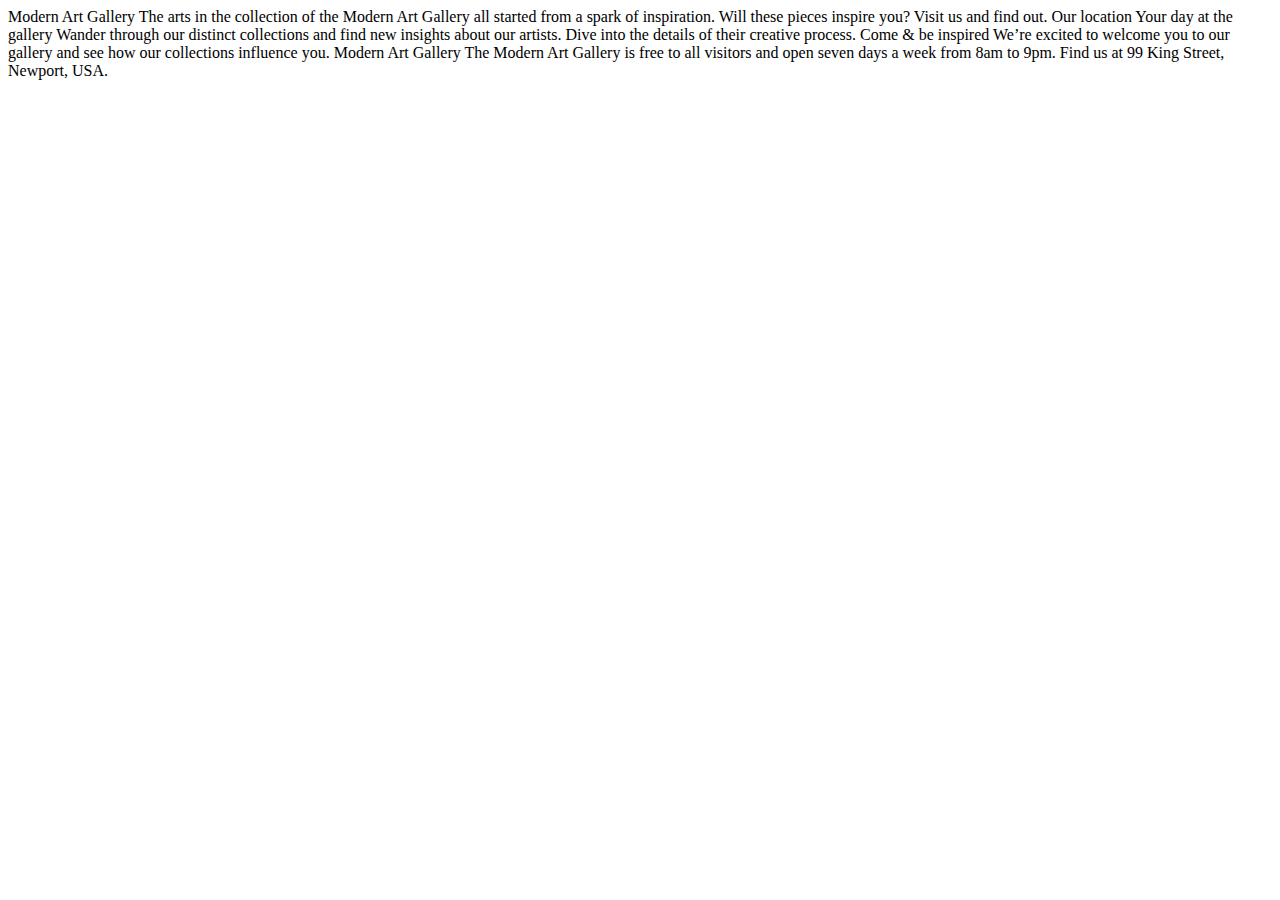
==== index.html @ c717d1bc "initial" ====
<!DOCTYPE html>
<html lang="en">
<head>
  <meta charset="UTF-8">
  <meta name="viewport" content="width=device-width, initial-scale=1.0">

  <link rel="icon" type="image/png" sizes="32x32" href="./assets/favicon-32x32.png">
  
  <title>Frontend Mentor | Art gallery website</title>
</head>
<body>

  Modern Art Gallery

  The arts in the collection of the Modern Art Gallery all started 
  from a spark of inspiration. Will these pieces inspire you? Visit 
  us and find out.

  Our location

  Your day at the gallery

  Wander through our distinct collections and find new insights about 
  our artists. Dive into the details of their creative process.

  Come &amp; be inspired

  We’re excited to welcome you to our gallery and see how our collections 
  influence you.

  Modern Art Gallery

  The Modern Art Gallery is free to all visitors and open seven days a week 
  from 8am to 9pm. Find us at 99 King Street, Newport, USA.
</body>
</html>
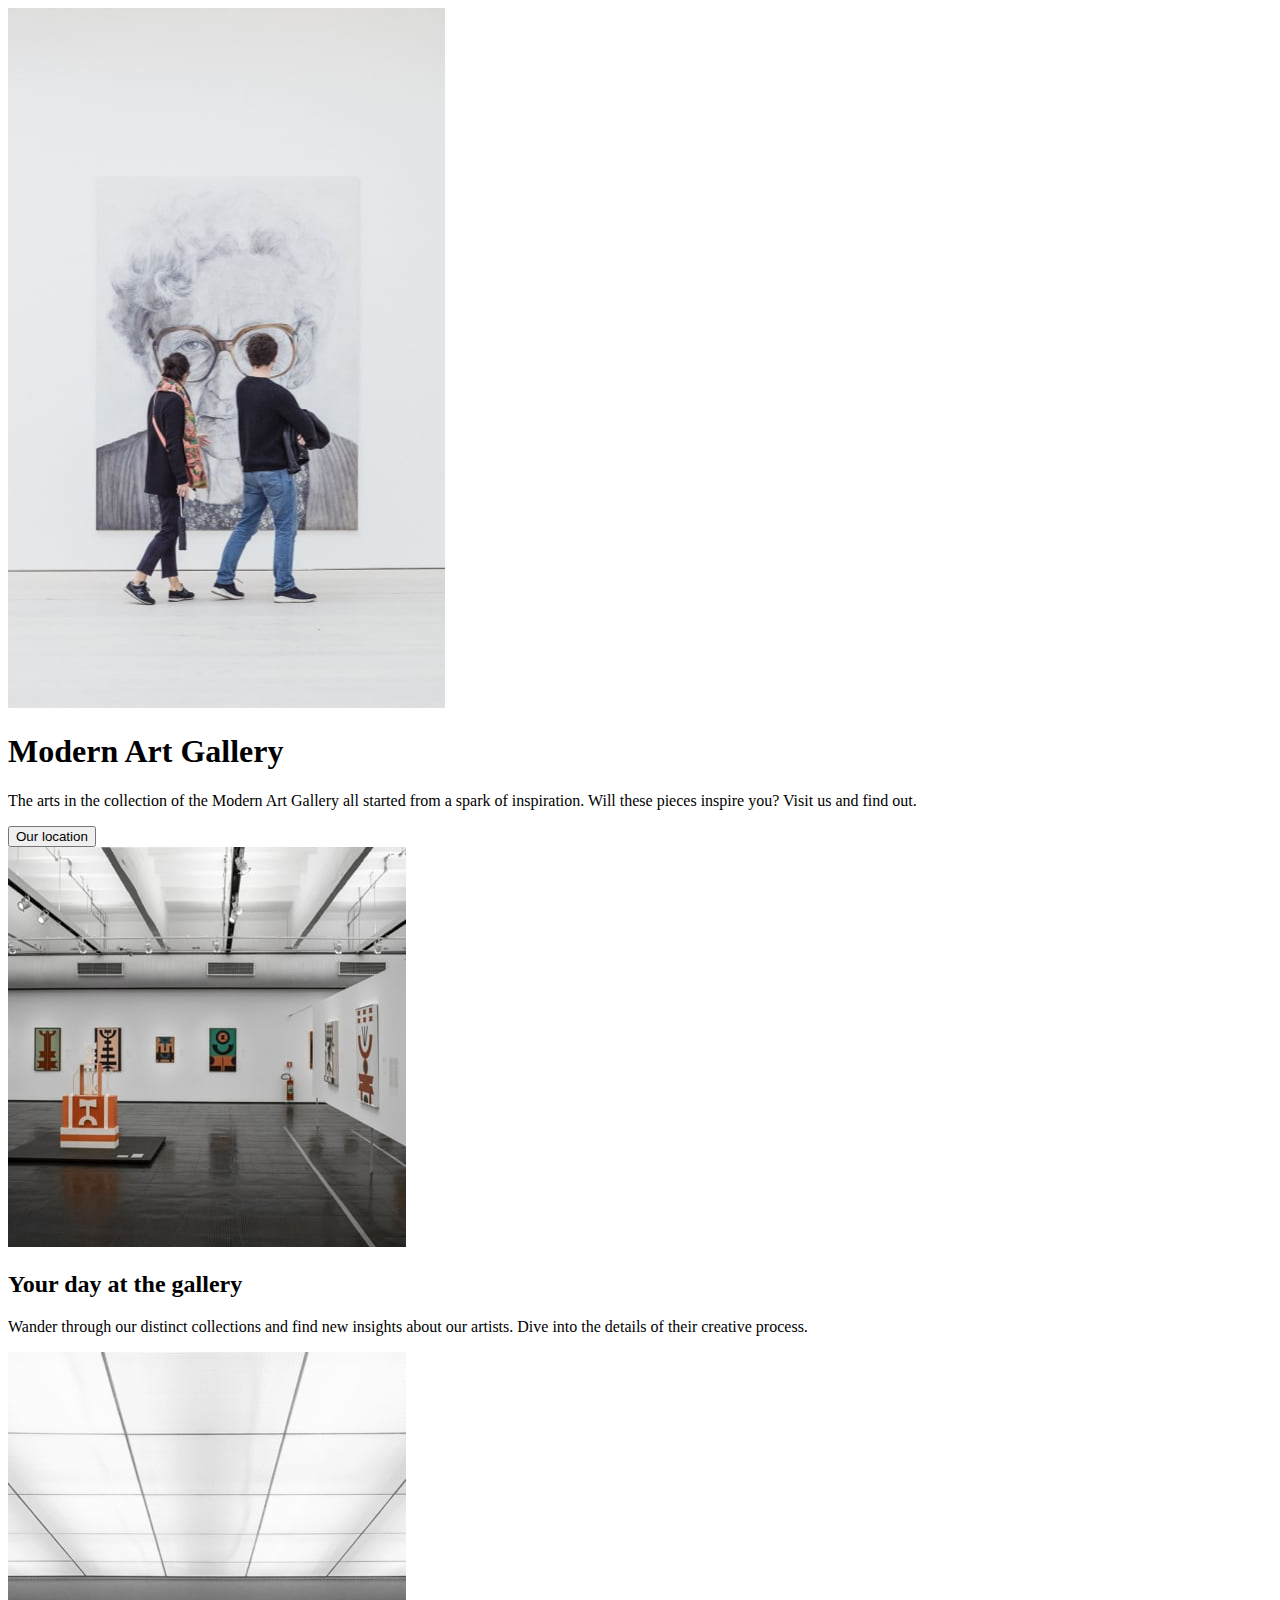
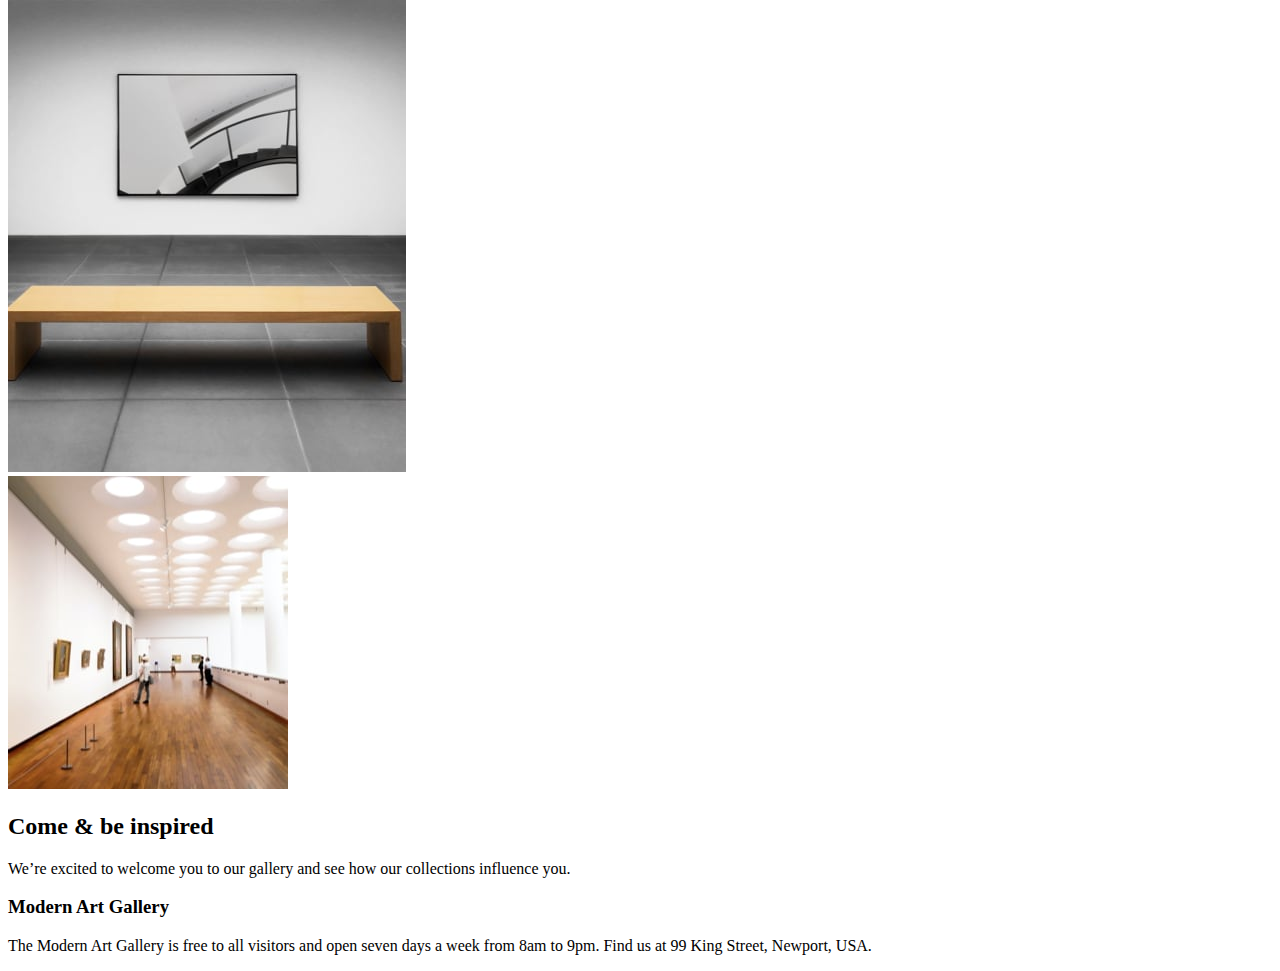
==== commit 895ee99d: "html" ====
--- a/index.html
+++ b/index.html
@@ -1,16 +1,98 @@
 <!DOCTYPE html>
 <html lang="en">
-<head>
-  <meta charset="UTF-8">
-  <meta name="viewport" content="width=device-width, initial-scale=1.0">
+  <head>
+    <meta charset="UTF-8" />
+    <meta name="viewport" content="width=device-width, initial-scale=1.0" />
 
-  <link rel="icon" type="image/png" sizes="32x32" href="./assets/favicon-32x32.png">
-  
-  <title>Frontend Mentor | Art gallery website</title>
-</head>
-<body>
+    <link rel="icon" type="image/png" sizes="32x32" href="./assets/favicon-32x32.png" />
+    <link rel="stylesheet" href="styles.css" />
 
-  Modern Art Gallery
+    <title>Frontend Mentor | Art gallery website</title>
+  </head>
+  <body>
+    <header>
+      <div class="hero-image">
+        <picture>
+          <source media="(min-width: 1440px)" srcset="./assets/desktop/image-hero.jpg" />
+          <source media="(min-width: 768px)" srcset="./assets/tablet/image-hero.jpg" />
+          <source media="(min-width: 375px)" srcset="./assets/mobile/image-hero.jpg" />
+          <img src="./assets/mobile/image-hero.jpg" alt="hero image" />
+        </picture>
+      </div>
+      <div class="content">
+        <h1>Modern Art Gallery</h1>
+        <p>
+          The arts in the collection of the Modern Art Gallery all started from a spark of inspiration. Will these
+          pieces inspire you? Visit us and find out.
+        </p>
+        <button class="btn">Our location</button>
+      </div>
+    </header>
+
+    <main>
+      <div class="container">
+        <div class="grid">
+          <div class="grid-item">
+            <div class="image">
+              <picture>
+                <source media="(min-width: 1440px)" srcset="./assets/desktop/image-grid-1.jpg" />
+                <source media="(min-width: 768px)" srcset="./assets/tablet/image-grid-1.jpg" />
+                <source media="(min-width: 375px)" srcset="./assets/mobile/image-grid-1.jpg" />
+                <img src="./assets/mobile/image-grid-1.jpg" alt="image" />
+              </picture>
+            </div>
+          </div>
+          <div class="grid-item">
+            <h2>Your day at the gallery</h2>
+            <p>
+              Wander through our distinct collections and find new insights about our artists. Dive into the details of
+              their creative process.
+            </p>
+          </div>
+          <div class="grid-item">
+            <div class="image">
+              <picture>
+                <source media="(min-width: 1440px)" srcset="./assets/desktop/image-grid-2.jpg" />
+                <source media="(min-width: 768px)" srcset="./assets/tablet/image-grid-2.jpg" />
+                <source media="(min-width: 375px)" srcset="./assets/mobile/image-grid-2.jpg" />
+                <img src="./assets/mobile/image-grid-2.jpg" alt="image" />
+              </picture>
+            </div>
+          </div>
+          <div class="grid-item">
+            <div class="image">
+              <picture>
+                <source media="(min-width: 1440px)" srcset="./assets/desktop/image-grid-3.jpg" />
+                <source media="(min-width: 768px)" srcset="./assets/tablet/image-grid-3.jpg" />
+                <source media="(min-width: 375px)" srcset="./assets/mobile/image-grid-3.jpg" />
+                <img src="./assets/mobile/image-grid-3.jpg" alt="image" />
+              </picture>
+            </div>
+          </div>
+          <div class="grid-item">
+            <h2>Come &amp; be inspired</h2>
+            <p>We’re excited to welcome you to our gallery and see how our collections influence you.</p>
+          </div>
+        </div>
+      </div>
+    </main>
+
+    <footer>
+      <div class="container">
+        <h3>Modern Art Gallery</h3>
+        <p>
+          The Modern Art Gallery is free to all visitors and open seven days a week from 8am to 9pm. Find us at 99 King
+          Street, Newport, USA.
+        </p>
+        <div class="socials">
+          <div class="facebook"></div>
+          <div class="instagram"></div>
+          <div class="twitter"></div>
+        </div>
+      </div>
+    </footer>
+
+    <!-- Modern Art Gallery
 
   The arts in the collection of the Modern Art Gallery all started 
   from a spark of inspiration. Will these pieces inspire you? Visit 
@@ -31,6 +113,6 @@
   Modern Art Gallery
 
   The Modern Art Gallery is free to all visitors and open seven days a week 
-  from 8am to 9pm. Find us at 99 King Street, Newport, USA.
-</body>
-</html>+  from 8am to 9pm. Find us at 99 King Street, Newport, USA. -->
+  </body>
+</html>
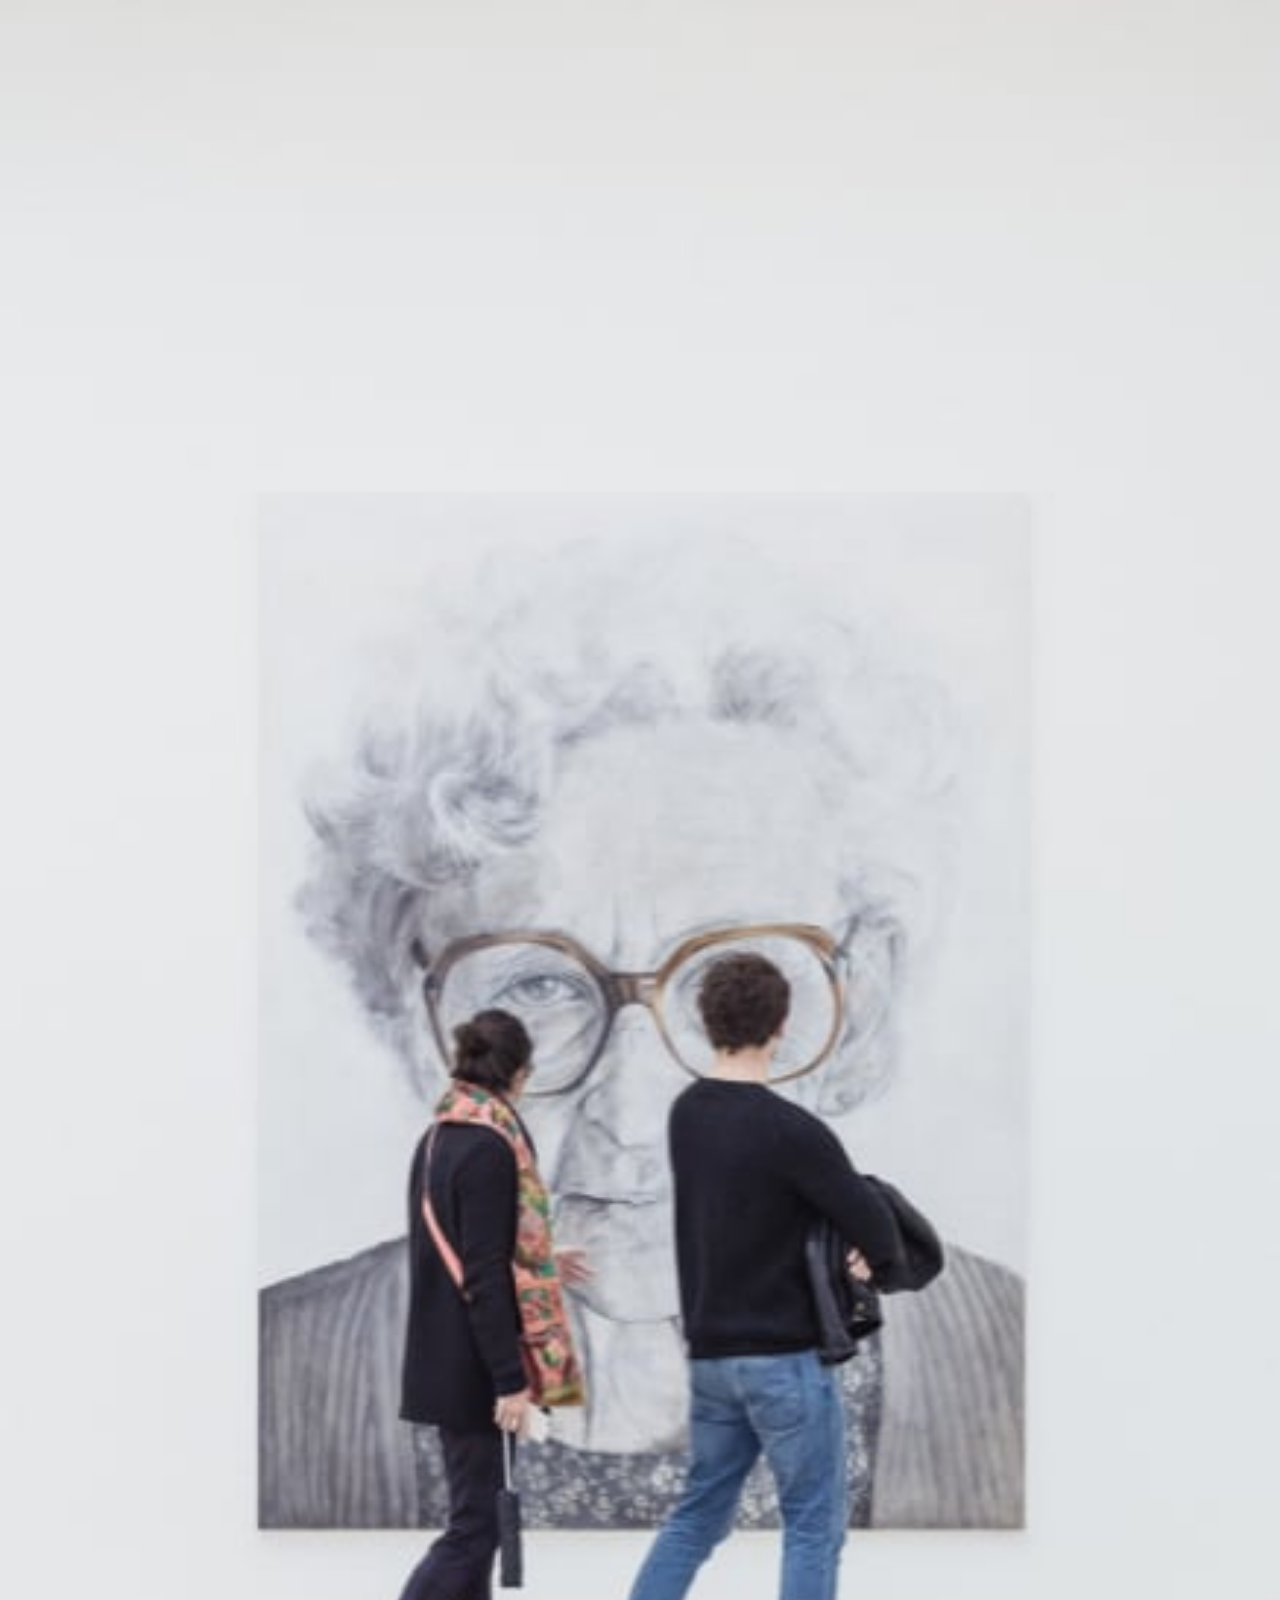
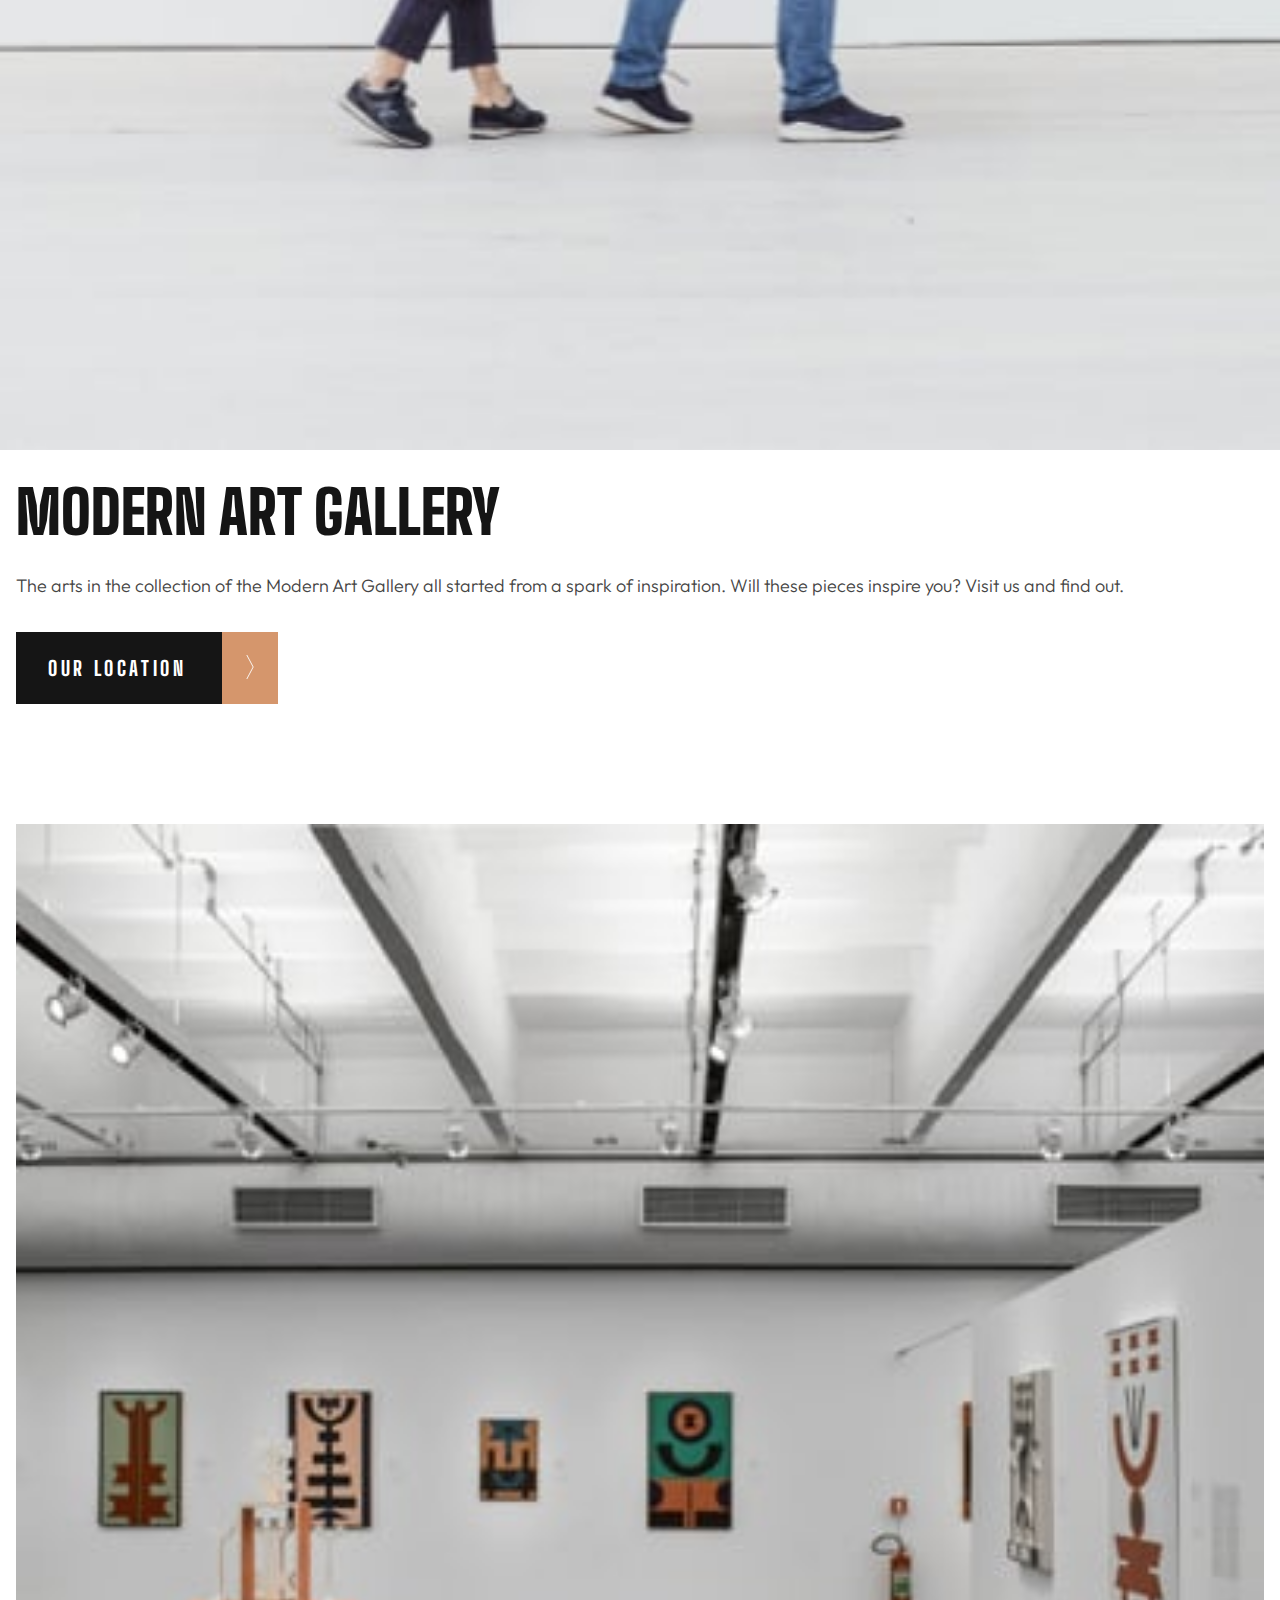
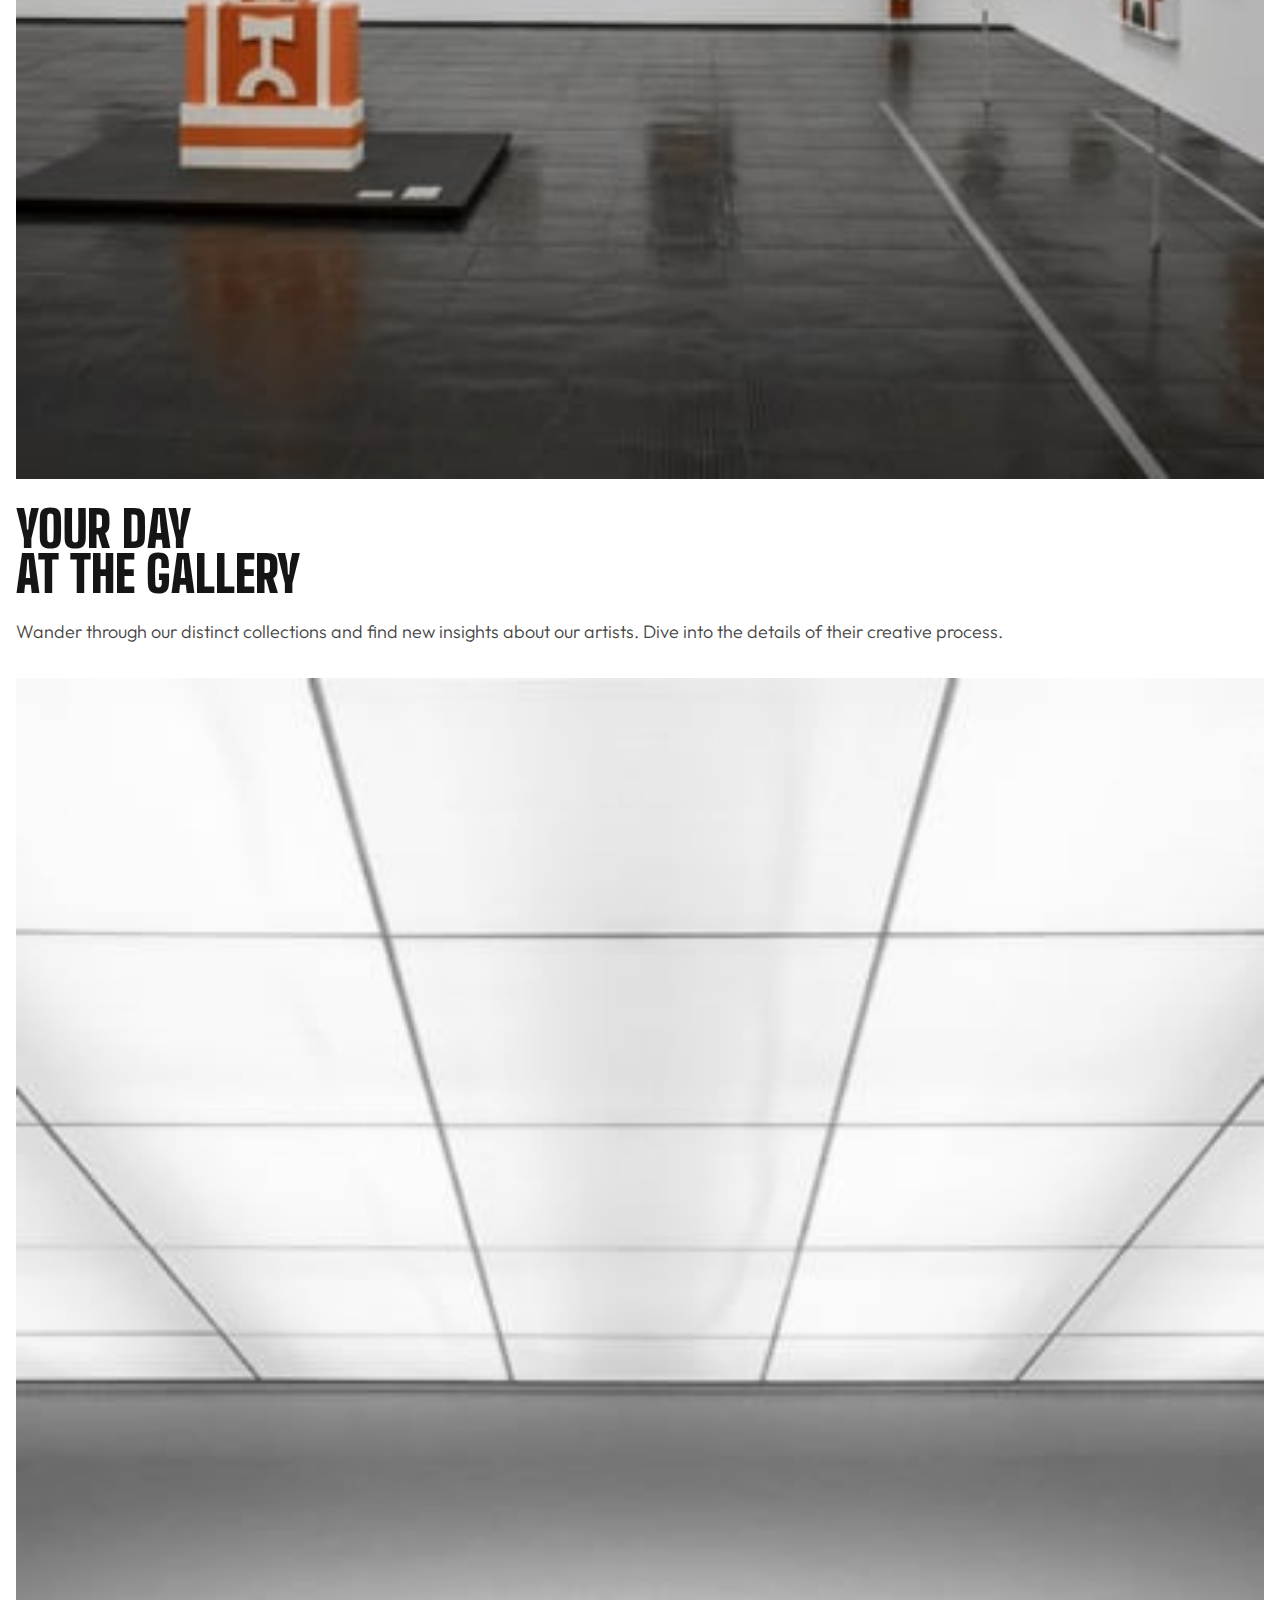
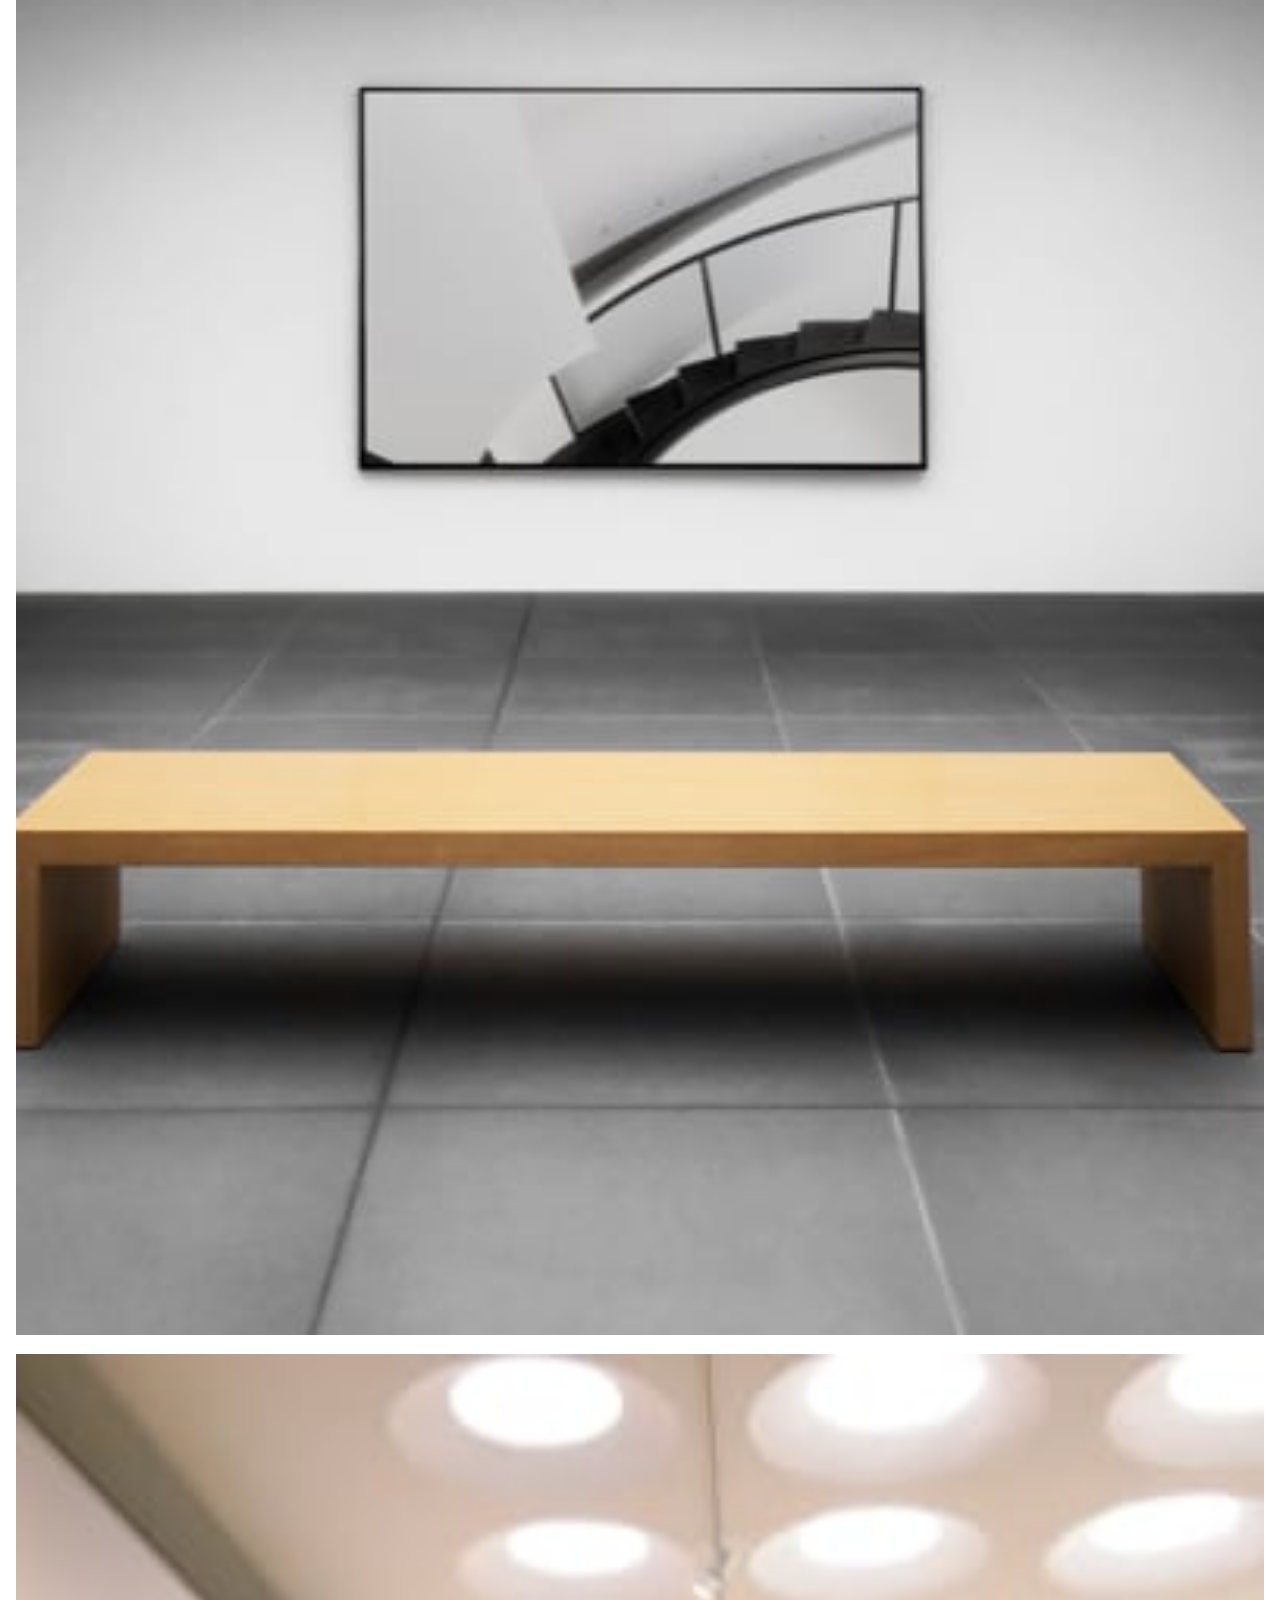
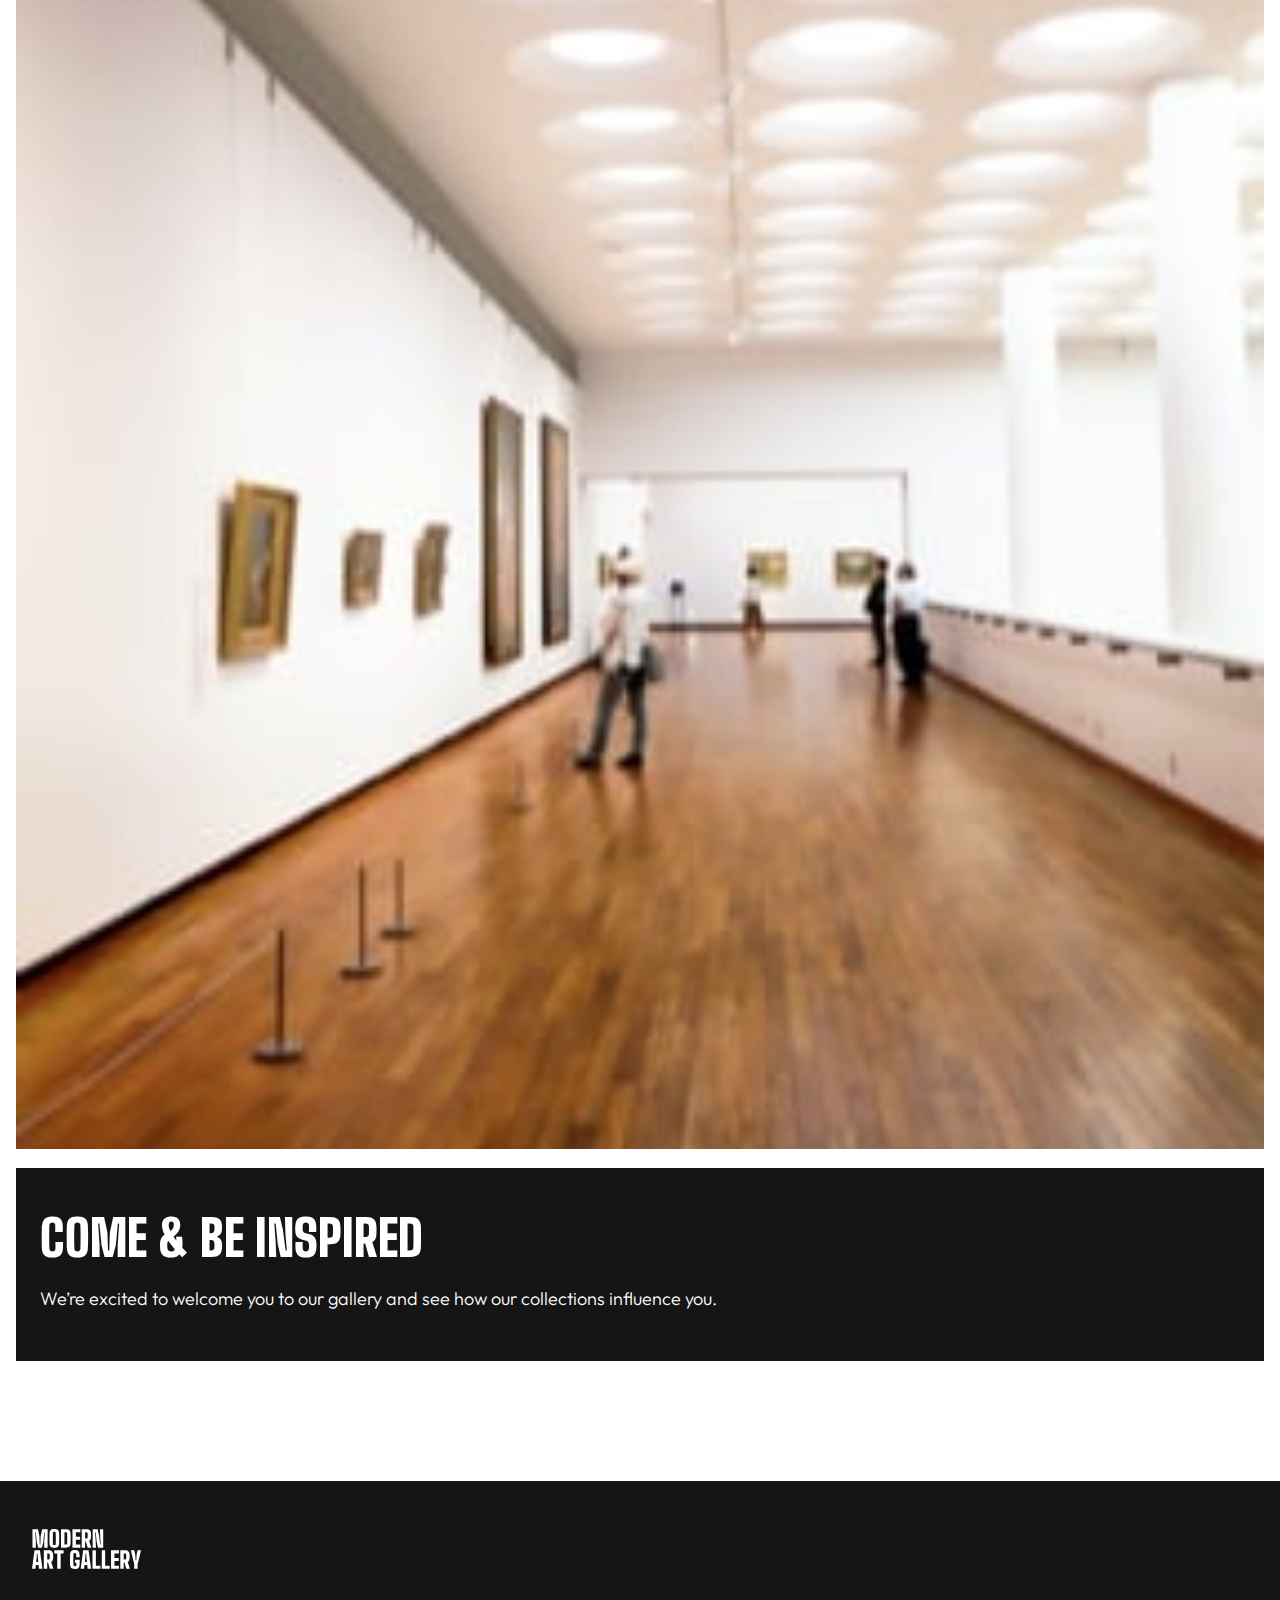
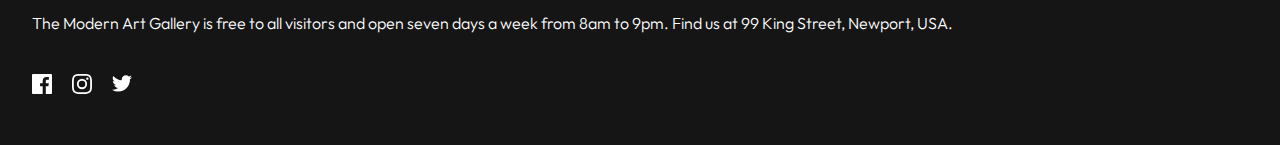
==== commit 92a826b7: "mobile css" ====
--- a/index.html
+++ b/index.html
@@ -25,14 +25,17 @@
           The arts in the collection of the Modern Art Gallery all started from a spark of inspiration. Will these
           pieces inspire you? Visit us and find out.
         </p>
-        <button class="btn">Our location</button>
+        <button class="btn">
+          <span class="text"> Our location </span>
+          <span class="arrow"><img src="./assets/icon-arrow-right.svg" alt="arrow right" /></span>
+        </button>
       </div>
     </header>
 
     <main>
       <div class="container">
-        <div class="grid">
-          <div class="grid-item">
+        <div class="grid-1">
+          <div class="grid-item item-1">
             <div class="image">
               <picture>
                 <source media="(min-width: 1440px)" srcset="./assets/desktop/image-grid-1.jpg" />
@@ -42,14 +45,20 @@
               </picture>
             </div>
           </div>
-          <div class="grid-item">
-            <h2>Your day at the gallery</h2>
+          <div class="grid-item item-2">
+            <h2>
+              Your day <br />
+              at the gallery
+            </h2>
             <p>
               Wander through our distinct collections and find new insights about our artists. Dive into the details of
               their creative process.
             </p>
           </div>
-          <div class="grid-item">
+        </div>
+
+        <div class="grid-2">
+          <div class="grid-item item-1">
             <div class="image">
               <picture>
                 <source media="(min-width: 1440px)" srcset="./assets/desktop/image-grid-2.jpg" />
@@ -59,7 +68,7 @@
               </picture>
             </div>
           </div>
-          <div class="grid-item">
+          <div class="grid-item item-2">
             <div class="image">
               <picture>
                 <source media="(min-width: 1440px)" srcset="./assets/desktop/image-grid-3.jpg" />
@@ -69,7 +78,7 @@
               </picture>
             </div>
           </div>
-          <div class="grid-item">
+          <div class="grid-item item-3">
             <h2>Come &amp; be inspired</h2>
             <p>We’re excited to welcome you to our gallery and see how our collections influence you.</p>
           </div>
@@ -78,17 +87,15 @@
     </main>
 
     <footer>
-      <div class="container">
-        <h3>Modern Art Gallery</h3>
-        <p>
-          The Modern Art Gallery is free to all visitors and open seven days a week from 8am to 9pm. Find us at 99 King
-          Street, Newport, USA.
-        </p>
-        <div class="socials">
-          <div class="facebook"></div>
-          <div class="instagram"></div>
-          <div class="twitter"></div>
-        </div>
+      <div class="logo"><img src="./assets/logo-light.svg" alt="logo" /></div>
+      <p>
+        The Modern Art Gallery is free to all visitors and open seven days a week from 8am to 9pm. Find us at 99 King
+        Street, Newport, USA.
+      </p>
+      <div class="socials">
+        <div class="facebook"><img src="./assets/icon-facebook.svg" alt="facebook" /></div>
+        <div class="instagram"><img src="./assets/icon-instagram.svg" alt="instagram" /></div>
+        <div class="twitter"><img src="./assets/icon-twitter.svg" alt="twitter" /></div>
       </div>
     </footer>
 
--- a/styles.css
+++ b/styles.css
@@ -0,0 +1,161 @@
+@import url('https://fonts.googleapis.com/css2?family=Big+Shoulders+Display:wght@800;900&family=Outfit:wght@300&display=swap');
+
+:root {
+  --gold: #d5966c;
+  --almost-black: #151515;
+  --dark-grey: #444444;
+  --white: #ffffff;
+}
+
+* {
+  margin: 0;
+  padding: 0;
+  box-sizing: border-box;
+}
+
+html {
+  font-size: 10px;
+}
+
+body {
+  font-family: 'Outfit', sans-serif;
+  font-weight: 300;
+}
+
+h1,
+h2,
+button {
+  font-family: 'Big Shoulders Display', cursive;
+  text-transform: uppercase;
+}
+
+p {
+  font-weight: 300;
+  font-size: 1.8rem;
+  line-height: 2.8rem;
+  color: var(--dark-grey);
+}
+
+img {
+  width: 100%;
+}
+
+.container {
+  margin: 0 auto;
+  padding: 0 1.6rem;
+}
+
+.btn {
+  color: var(--white);
+  display: flex;
+  justify-content: space-between;
+  align-items: center;
+  border: none;
+  background-color: transparent;
+  height: 7.2rem;
+  overflow: hidden;
+}
+
+.btn .text {
+  padding: 2.4rem 3.5rem 2.4rem 3.2rem;
+  font-weight: 800;
+  font-size: 2rem;
+  line-height: 2.4rem;
+  letter-spacing: 3.63636px;
+  background-color: var(--almost-black);
+}
+
+.btn .arrow {
+  padding: 2.4rem;
+  background-color: var(--gold);
+}
+
+.btn .arrow img {
+  width: 0.8rem;
+  height: 2.4rem;
+}
+
+header .content {
+  margin-top: 3.2rem;
+  padding: 0 1.6rem;
+}
+
+header .content h1 {
+  font-weight: 900;
+  font-size: 6rem;
+  line-height: 5.5rem;
+  color: var(--almost-black);
+}
+
+header .content p {
+  margin: 3.2rem 0;
+}
+
+main {
+  margin-top: 12rem;
+}
+
+main h2 {
+  font-weight: 900;
+  font-size: 5rem;
+  line-height: 4.5rem;
+}
+
+main .grid-1 {
+  display: grid;
+  grid-template-columns: 1fr;
+  gap: 2.5rem;
+}
+
+main .grid-1 h2 {
+  color: var(--almost-black);
+}
+
+main .grid-1 p {
+  margin-top: 2.1rem;
+}
+
+main .grid-2 {
+  display: grid;
+  grid-template-columns: 1fr;
+  gap: 1.6rem;
+  margin-top: 3.2rem;
+}
+
+main .grid-2 .grid-item.item-3 {
+  background-color: var(--almost-black);
+  padding: 4.8rem 2.4rem;
+}
+
+main .grid-2 h2 {
+  color: var(--white);
+}
+
+main .grid-2 p {
+  margin-top: 2.4rem;
+  color: var(--white);
+}
+
+footer {
+  background-color: var(--almost-black);
+  padding: 4.8rem 3.2rem;
+  margin-top: 12rem;
+}
+
+footer .logo {
+  width: 11rem;
+}
+
+footer p {
+  font-size: 1.6rem;
+  line-height: 2.6rem;
+  color: var(--white);
+  margin: 3.8rem 0;
+}
+
+footer .socials {
+  width: 10rem;
+  display: flex;
+  justify-content: space-between;
+  align-items: center;
+}
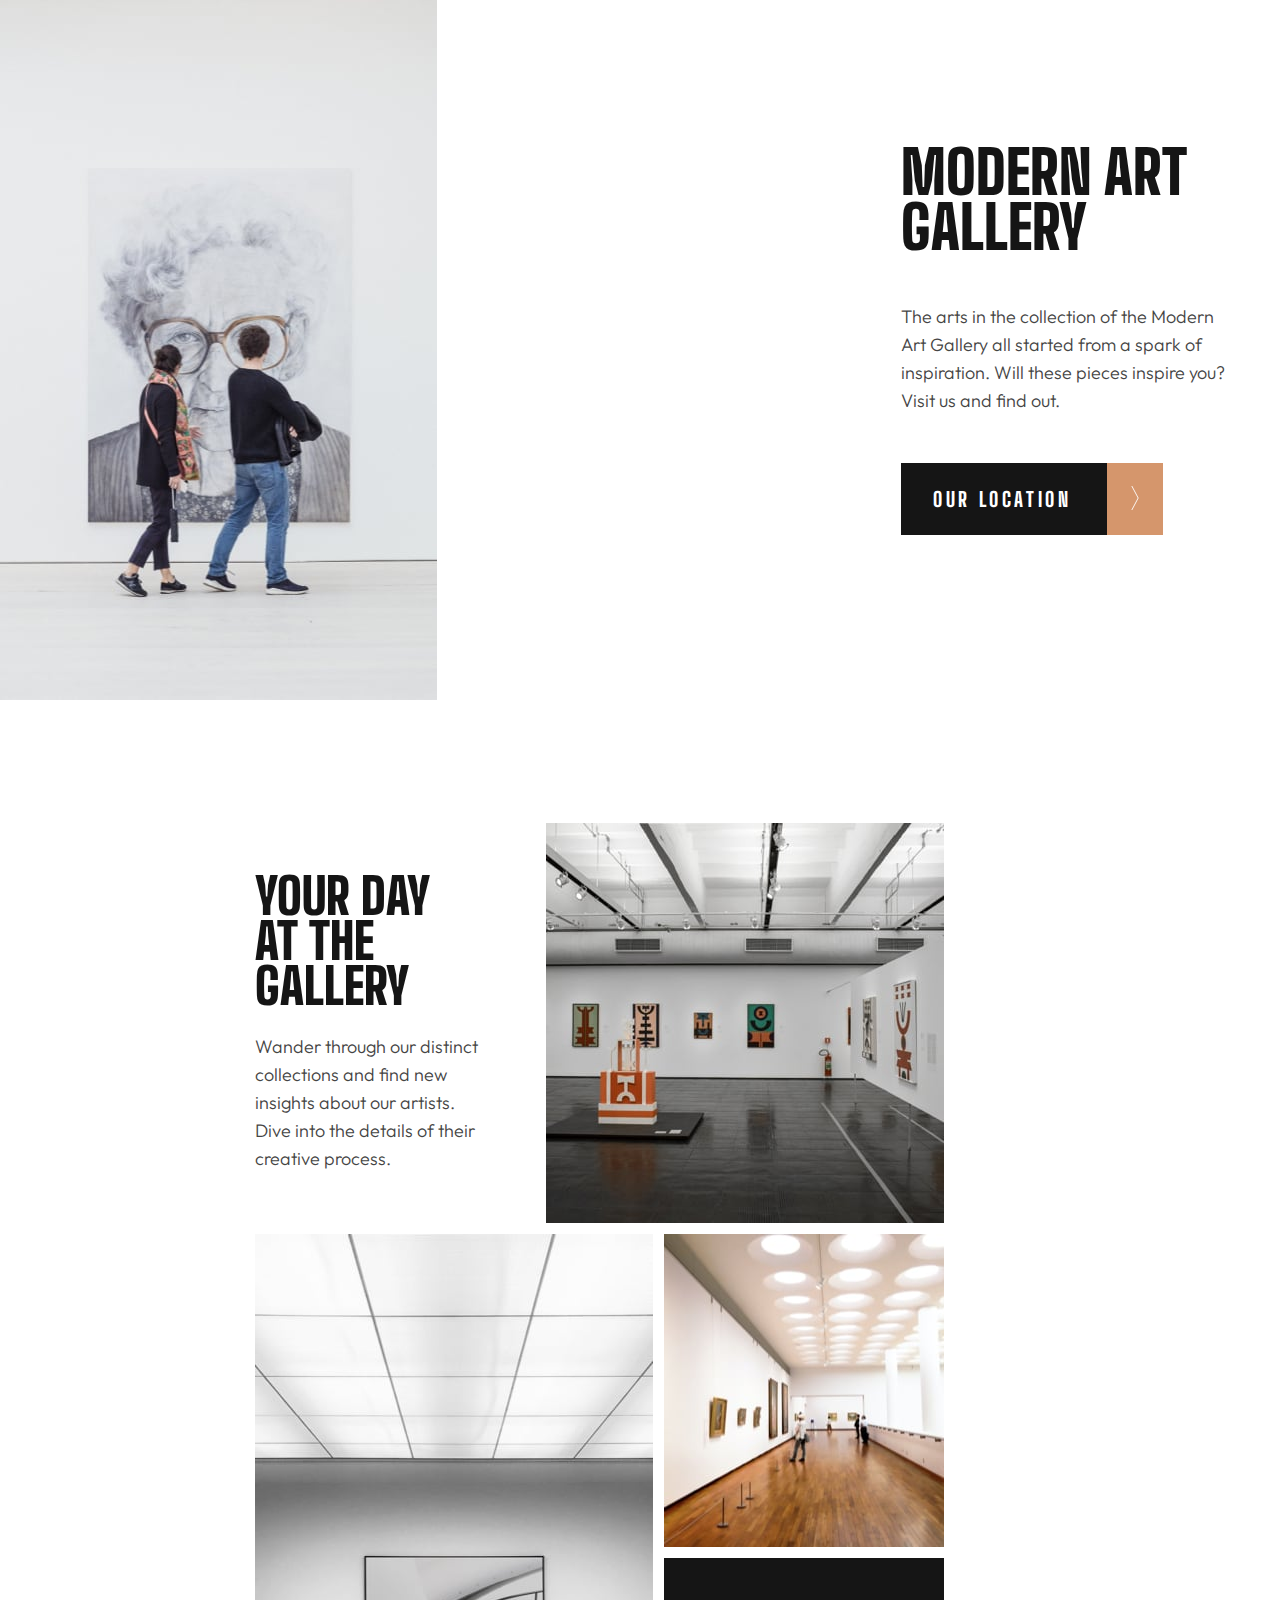
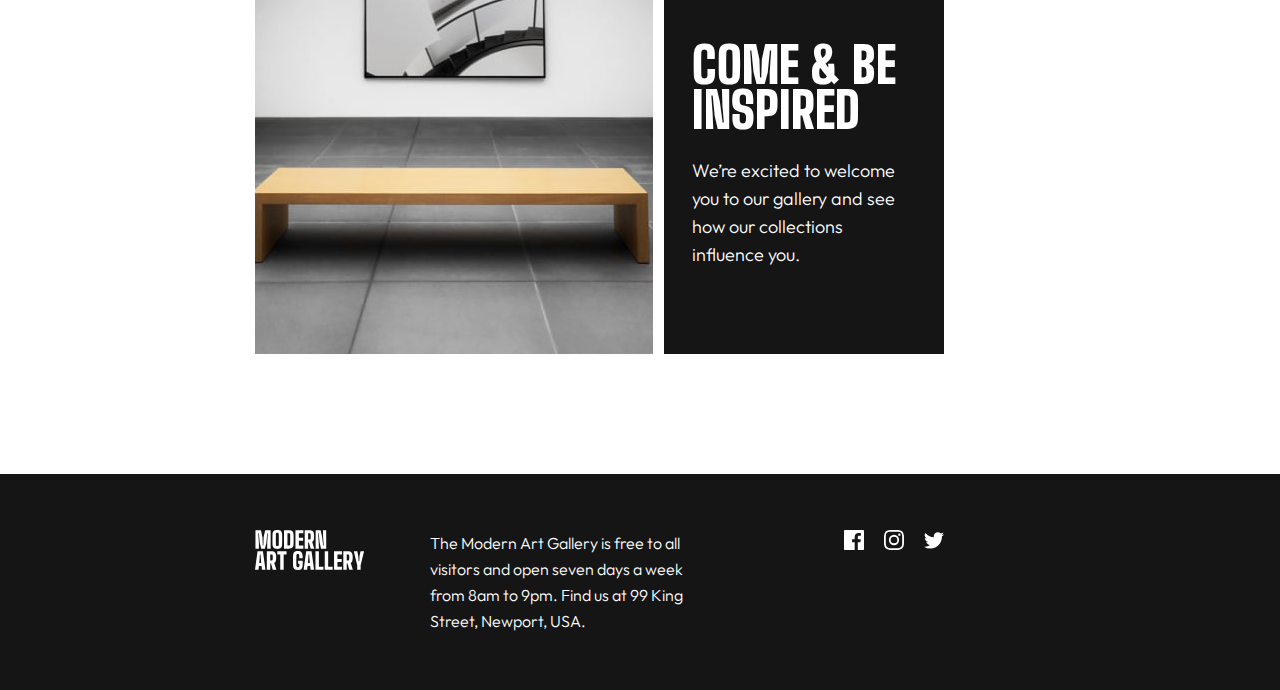
==== commit 2b8ab57a: "desktop header css" ====
--- a/index.html
+++ b/index.html
@@ -11,6 +11,7 @@
   </head>
   <body>
     <header>
+      <div class="black-bg"></div>
       <div class="hero-image">
         <picture>
           <source media="(min-width: 1440px)" srcset="./assets/desktop/image-hero.jpg" />
@@ -20,7 +21,10 @@
         </picture>
       </div>
       <div class="content">
-        <h1>Modern Art Gallery</h1>
+        <h1 custom-attribute="Modern Art Gallery">
+          Modern <br />
+          Art Gallery
+        </h1>
         <p>
           The arts in the collection of the Modern Art Gallery all started from a spark of inspiration. Will these
           pieces inspire you? Visit us and find out.
@@ -87,15 +91,17 @@
     </main>
 
     <footer>
-      <div class="logo"><img src="./assets/logo-light.svg" alt="logo" /></div>
-      <p>
-        The Modern Art Gallery is free to all visitors and open seven days a week from 8am to 9pm. Find us at 99 King
-        Street, Newport, USA.
-      </p>
-      <div class="socials">
-        <div class="facebook"><img src="./assets/icon-facebook.svg" alt="facebook" /></div>
-        <div class="instagram"><img src="./assets/icon-instagram.svg" alt="instagram" /></div>
-        <div class="twitter"><img src="./assets/icon-twitter.svg" alt="twitter" /></div>
+      <div class="container">
+        <div class="logo"><img src="./assets/logo-light.svg" alt="logo" /></div>
+        <p>
+          The Modern Art Gallery is free to all visitors and open seven days a week from 8am to 9pm. Find us at 99 King
+          Street, Newport, USA.
+        </p>
+        <div class="socials">
+          <div class="facebook"><img src="./assets/icon-facebook.svg" alt="facebook" /></div>
+          <div class="instagram"><img src="./assets/icon-instagram.svg" alt="instagram" /></div>
+          <div class="twitter"><img src="./assets/icon-twitter.svg" alt="twitter" /></div>
+        </div>
       </div>
     </footer>
 
--- a/styles.css
+++ b/styles.css
@@ -42,7 +42,6 @@
 
 .container {
   margin: 0 auto;
-  padding: 0 1.6rem;
 }
 
 .btn {
@@ -87,12 +86,17 @@
   color: var(--almost-black);
 }
 
+header .content h1 br {
+  display: none;
+}
+
 header .content p {
   margin: 3.2rem 0;
 }
 
 main {
   margin-top: 12rem;
+  padding: 0 1.6rem;
 }
 
 main h2 {
@@ -159,3 +163,137 @@
   justify-content: space-between;
   align-items: center;
 }
+
+@media (min-width: 768px) {
+  .container {
+    max-width: 850px;
+    padding: 0 4rem;
+  }
+
+  header {
+    position: relative;
+  }
+
+  header .hero-image {
+    width: 43.7rem;
+  }
+
+  header .content {
+    margin-top: 0;
+    padding: 0;
+    width: 33.9rem;
+    position: absolute;
+    top: 14.5rem;
+    right: 4rem;
+  }
+
+  header .content p {
+    margin: 4.8rem 0;
+  }
+
+  main .grid-1 {
+    grid-template-columns: 22.3rem 39.8rem;
+    grid-template-rows: 40rem;
+    gap: 6.8rem;
+  }
+
+  main .grid-1 .grid-item.item-1 {
+    order: 2;
+  }
+
+  main .grid-1 .grid-item.item-2 {
+    order: 1;
+    display: flex;
+    flex-direction: column;
+    justify-content: center;
+  }
+
+  main .grid-1 p {
+    margin-top: 2.4rem;
+  }
+
+  main .grid-2 {
+    grid-template-columns: 39.8rem 28rem;
+    grid-template-rows: 31.3rem 39.6rem;
+    gap: 1.1rem;
+    margin-top: 1.1rem;
+  }
+
+  main .grid-2 .grid-item.item-3 {
+    padding: 8.5rem 2.8rem;
+    grid-column: 2 / 3;
+    grid-row: 2 / 3;
+  }
+
+  footer {
+    padding: 5.6rem 4rem;
+  }
+
+  footer .container {
+    display: flex;
+    align-items: flex-start;
+  }
+
+  footer p {
+    margin: 0 13.3rem 0 6.495rem;
+    width: 28.1rem;
+  }
+}
+
+@media (min-width: 1440px) {
+  header .content {
+    width: 111rem;
+    position: absolute;
+    top: 19rem;
+    left: 50%;
+    transform: translateX(-50%);
+    display: grid;
+    grid-template-columns: 51.4rem 35rem;
+    gap: 0 24.6rem;
+  }
+
+  header .content h1 {
+    font-size: 9.6rem;
+    line-height: 8.8rem;
+    background: linear-gradient(
+      to right,
+      var(--white) 0%,
+      var(--white) 55.4%,
+      var(--almost-black) 55.4%,
+      var(--almost-black) 100%
+    );
+    background-clip: text;
+    color: transparent;
+    -webkit-background-clip: text;
+    -webkit-text-fill-color: transparent;
+  }
+
+  header .content h1 br {
+    display: block;
+  }
+
+  header .content p {
+    margin: 0;
+    font-size: 2.2rem;
+    line-height: 3.2rem;
+  }
+
+  header .content .btn {
+    grid-column: 2 / 3;
+    justify-self: start;
+    margin-top: 4.8rem;
+  }
+
+  header .hero-image {
+    width: 54rem;
+    margin: 0 auto;
+  }
+
+  header .black-bg {
+    position: absolute;
+    width: 50%;
+    z-index: -1;
+    height: 80rem;
+    background-color: var(--almost-black);
+  }
+}
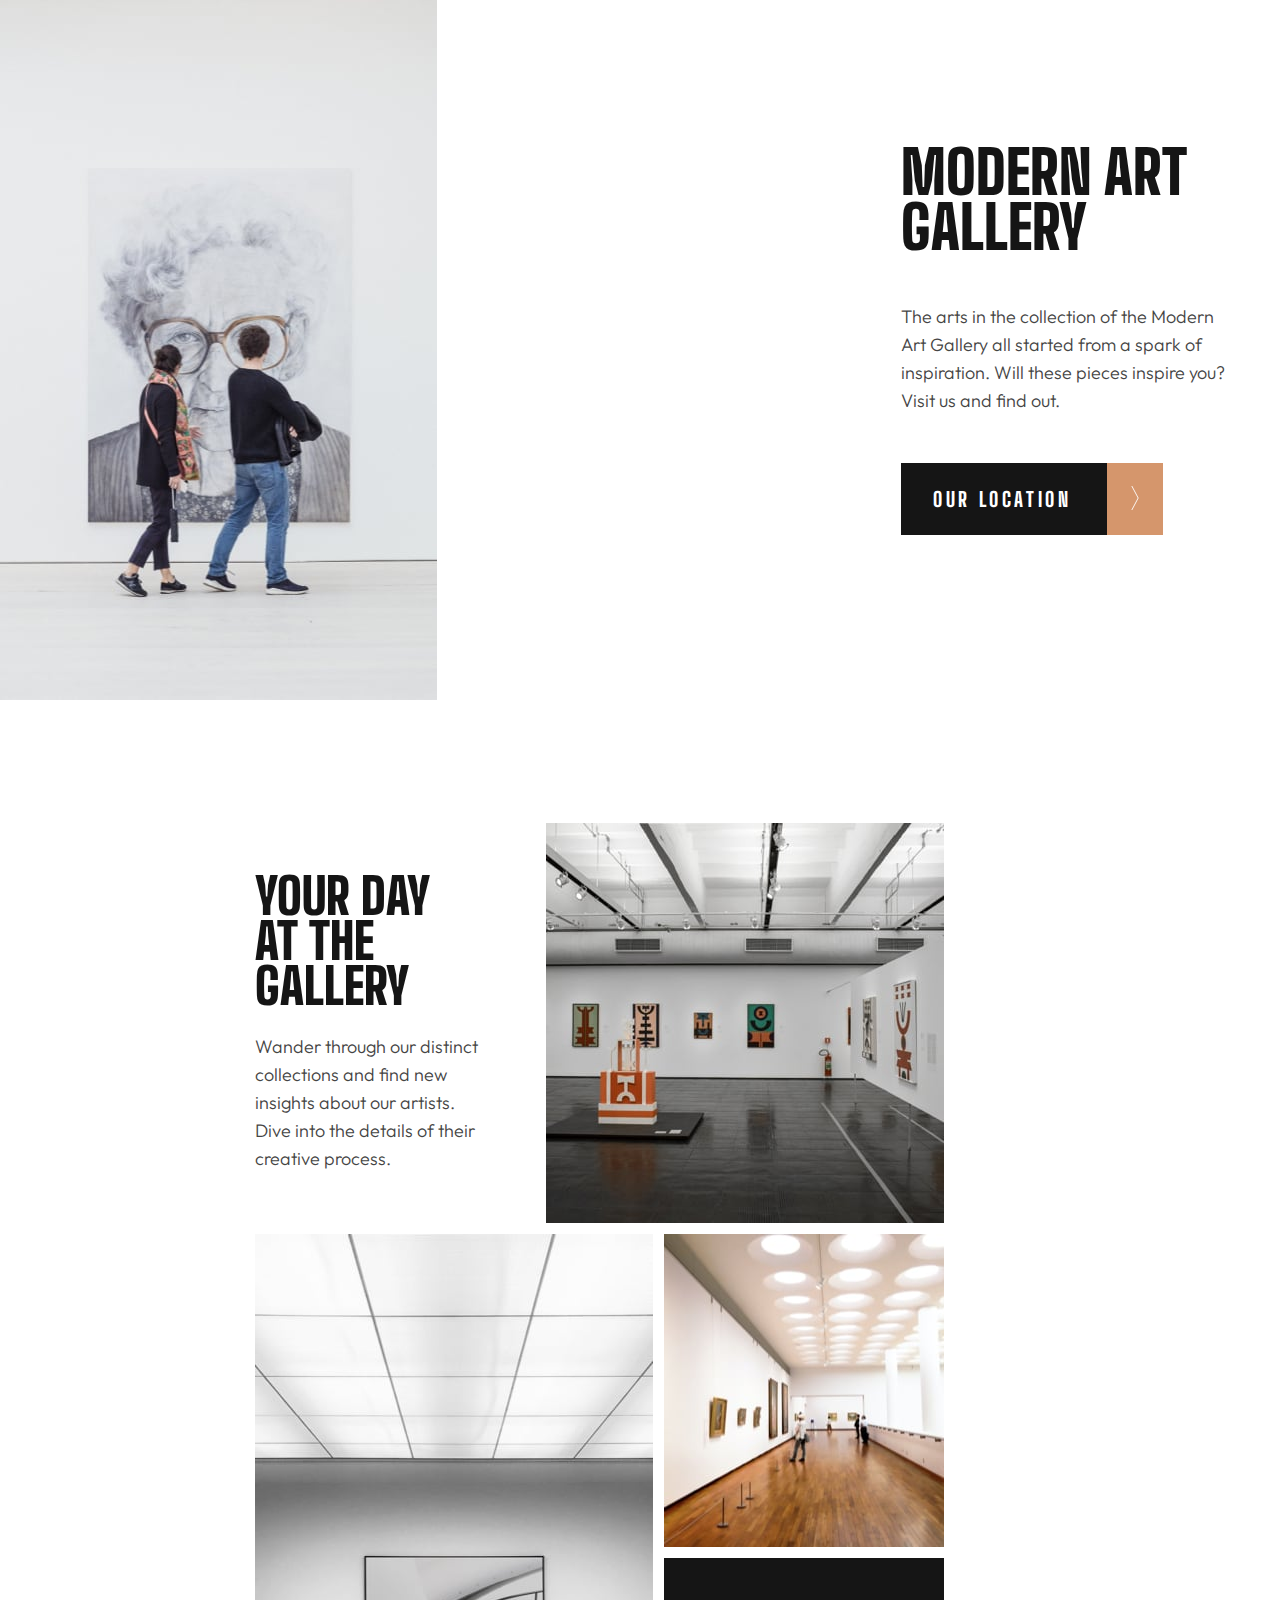
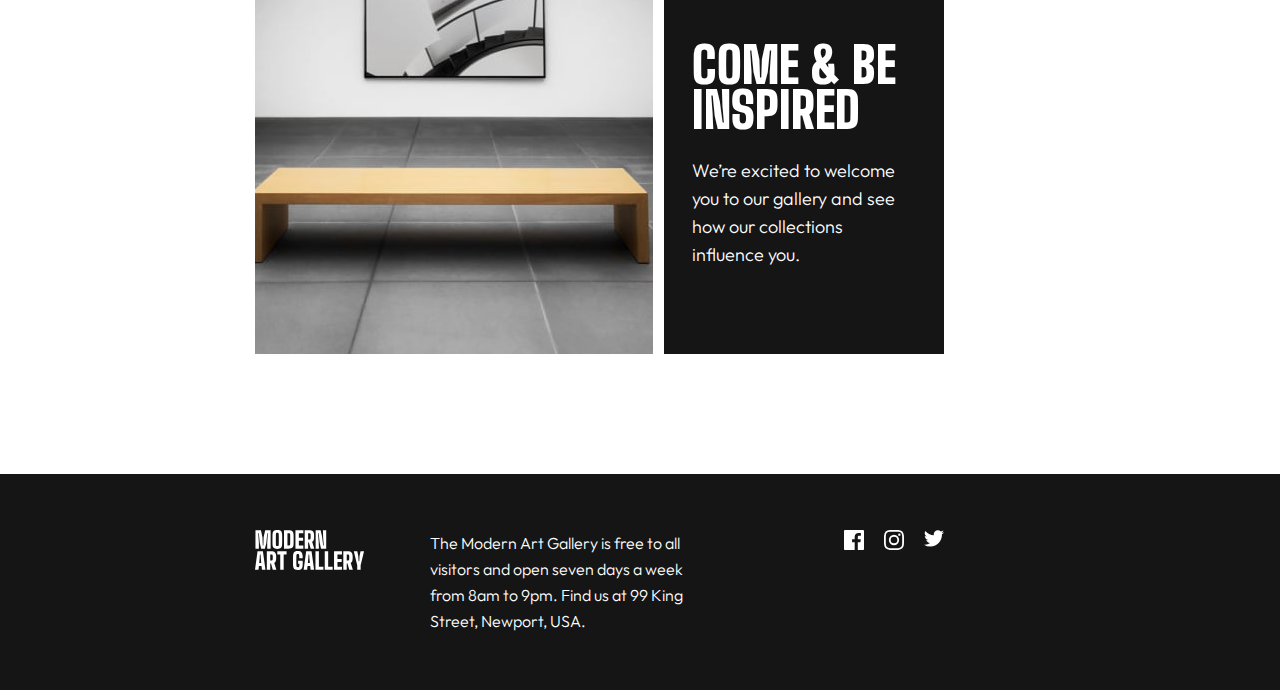
==== commit 5c7992c6: "change how social icons are loaded" ====
--- a/index.html
+++ b/index.html
@@ -98,9 +98,9 @@
           Street, Newport, USA.
         </p>
         <div class="socials">
-          <div class="facebook"><img src="./assets/icon-facebook.svg" alt="facebook" /></div>
-          <div class="instagram"><img src="./assets/icon-instagram.svg" alt="instagram" /></div>
-          <div class="twitter"><img src="./assets/icon-twitter.svg" alt="twitter" /></div>
+          <div class="facebook"></div>
+          <div class="instagram"></div>
+          <div class="twitter"></div>
         </div>
       </div>
     </footer>
--- a/styles.css
+++ b/styles.css
@@ -164,6 +164,26 @@
   align-items: center;
 }
 
+footer .socials div {
+  height: 2rem;
+  width: 2rem;
+  background-position: center;
+  background-size: contain;
+  background-repeat: no-repeat !important;
+}
+
+footer .socials .facebook {
+  background: url('./assets/icon-facebook.svg');
+}
+
+footer .socials .instagram {
+  background: url('./assets/icon-instagram.svg');
+}
+
+footer .socials .twitter {
+  background: url('./assets/icon-twitter.svg');
+}
+
 @media (min-width: 768px) {
   .container {
     max-width: 850px;
@@ -241,6 +261,24 @@
 }
 
 @media (min-width: 1440px) {
+  .container {
+    max-width: 1440px;
+    padding: 0 16.4rem;
+  }
+
+  .btn:hover,
+  .socials div {
+    cursor: pointer;
+  }
+
+  .btn:hover .text {
+    background-color: var(--gold);
+  }
+
+  .btn:hover .arrow {
+    background-color: var(--almost-black);
+  }
+
   header .content {
     width: 111rem;
     position: absolute;
@@ -296,4 +334,57 @@
     height: 80rem;
     background-color: var(--almost-black);
   }
-}
+
+  main .grid-1 {
+    grid-template-columns: 35rem 63.5rem;
+    gap: 12.5rem;
+  }
+
+  main .grid-1 .grid-item.item-1 {
+    order: 2;
+  }
+
+  main .grid-1 .grid-item.item-2 {
+    order: 1;
+    display: flex;
+    flex-direction: column;
+    justify-content: center;
+  }
+
+  main h2 {
+    font-size: 6rem;
+    line-height: 6rem;
+  }
+
+  main .grid-1 h2 br {
+    display: none;
+  }
+
+  main p {
+    margin-top: 3.2rem;
+    font-size: 2.2rem;
+    line-height: 3.2rem;
+  }
+
+  main .grid-2 {
+    grid-template-columns: 63.5rem 44.5rem;
+    grid-template-rows: 31.3rem 37.7rem;
+    gap: 3rem;
+    margin-top: 3rem;
+  }
+
+  main .grid-2 .grid-item.item-3 {
+    padding: 6.5rem 4.8rem;
+    grid-column: 2 / 3;
+    grid-row: 2 / 3;
+  }
+
+  footer {
+    padding: 8rem 0;
+  }
+
+  footer p {
+    margin: 0 28rem 0 14.043rem;
+    width: 43rem;
+  }
+}
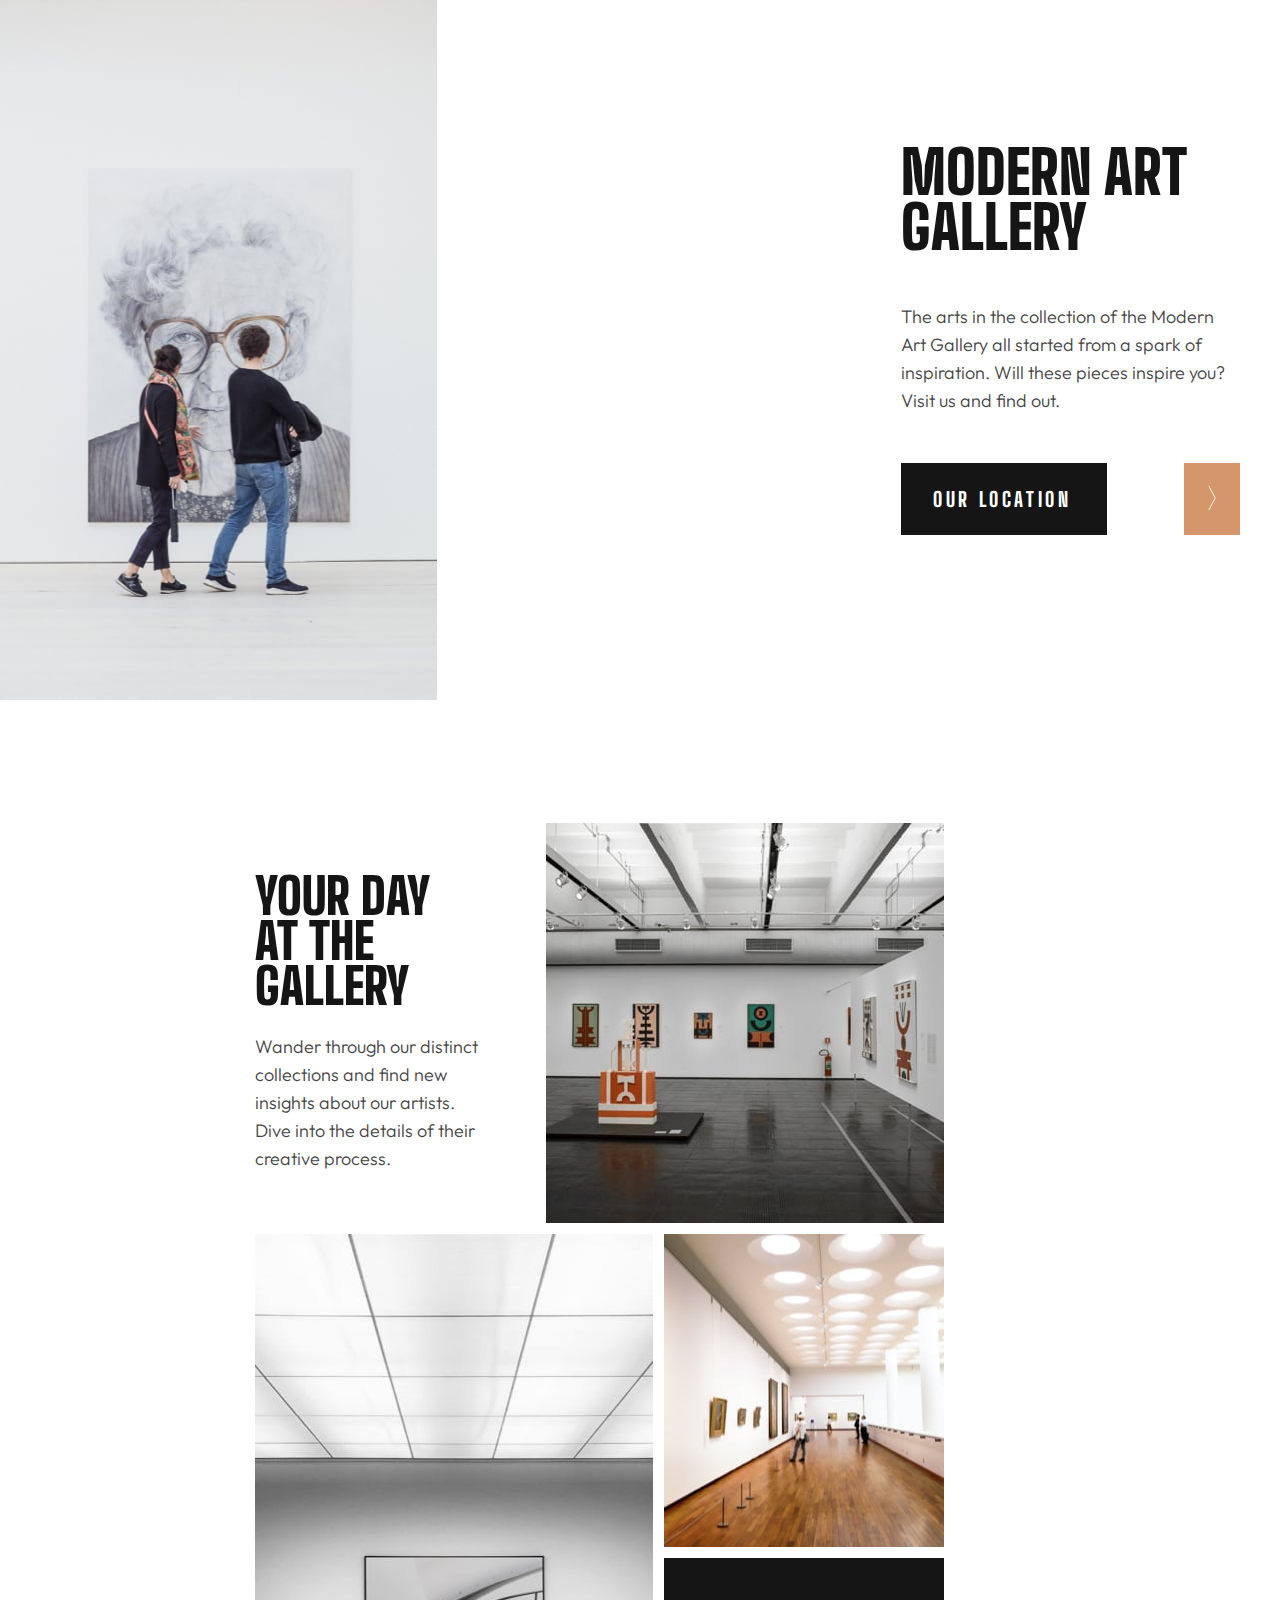
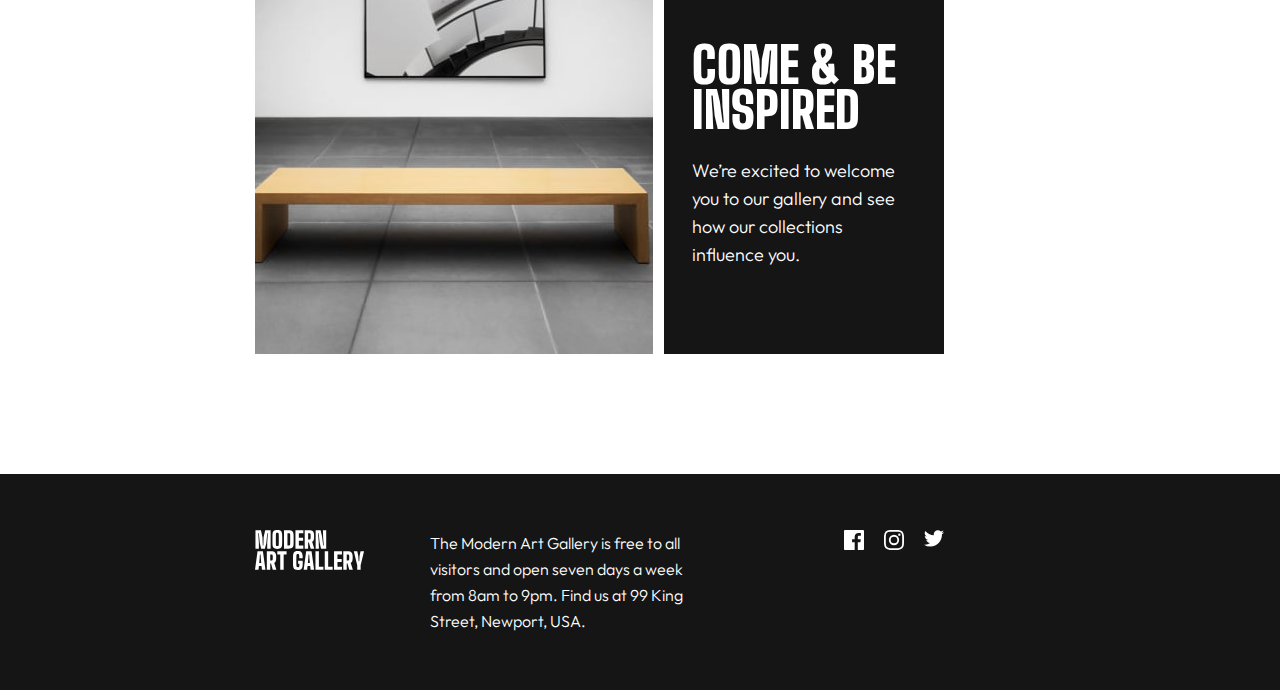
==== commit e2630941: "change button element to an anchor tag" ====
--- a/index.html
+++ b/index.html
@@ -29,10 +29,10 @@
           The arts in the collection of the Modern Art Gallery all started from a spark of inspiration. Will these
           pieces inspire you? Visit us and find out.
         </p>
-        <button class="btn">
+        <a href="./location.html" class="btn">
           <span class="text"> Our location </span>
           <span class="arrow"><img src="./assets/icon-arrow-right.svg" alt="arrow right" /></span>
-        </button>
+        </a>
       </div>
     </header>
 
--- a/styles.css
+++ b/styles.css
@@ -24,7 +24,7 @@
 
 h1,
 h2,
-button {
+.btn {
   font-family: 'Big Shoulders Display', cursive;
   text-transform: uppercase;
 }
@@ -53,6 +53,7 @@
   background-color: transparent;
   height: 7.2rem;
   overflow: hidden;
+  text-decoration: none;
 }
 
 .btn .text {
@@ -387,4 +388,16 @@
     margin: 0 28rem 0 14.043rem;
     width: 43rem;
   }
-}
+
+  footer .socials .facebook:hover {
+    background: url('./assets/icon-facebook-gold.svg');
+  }
+
+  footer .socials .instagram:hover {
+    background: url('./assets/icon-instagram-gold.svg');
+  }
+
+  footer .socials .twitter:hover {
+    background: url('./assets/icon-twitter-gold.svg');
+  }
+}
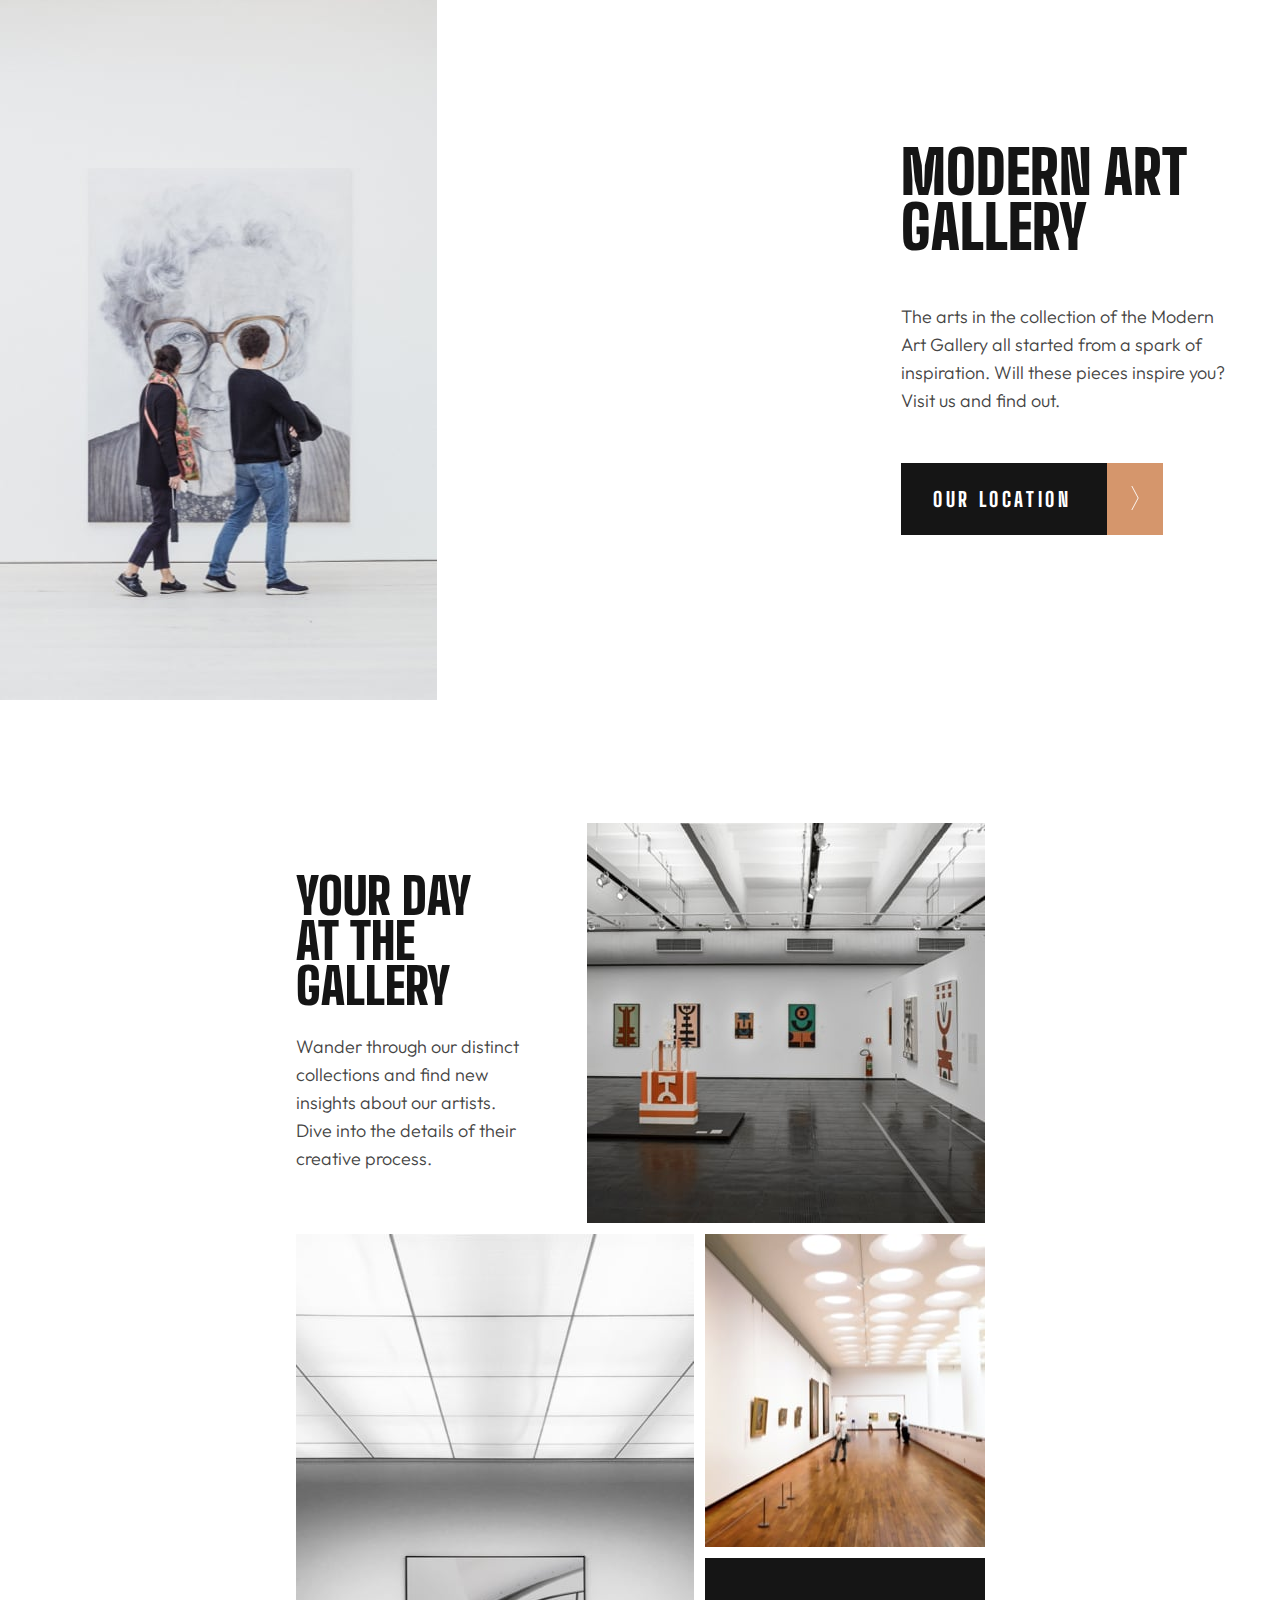
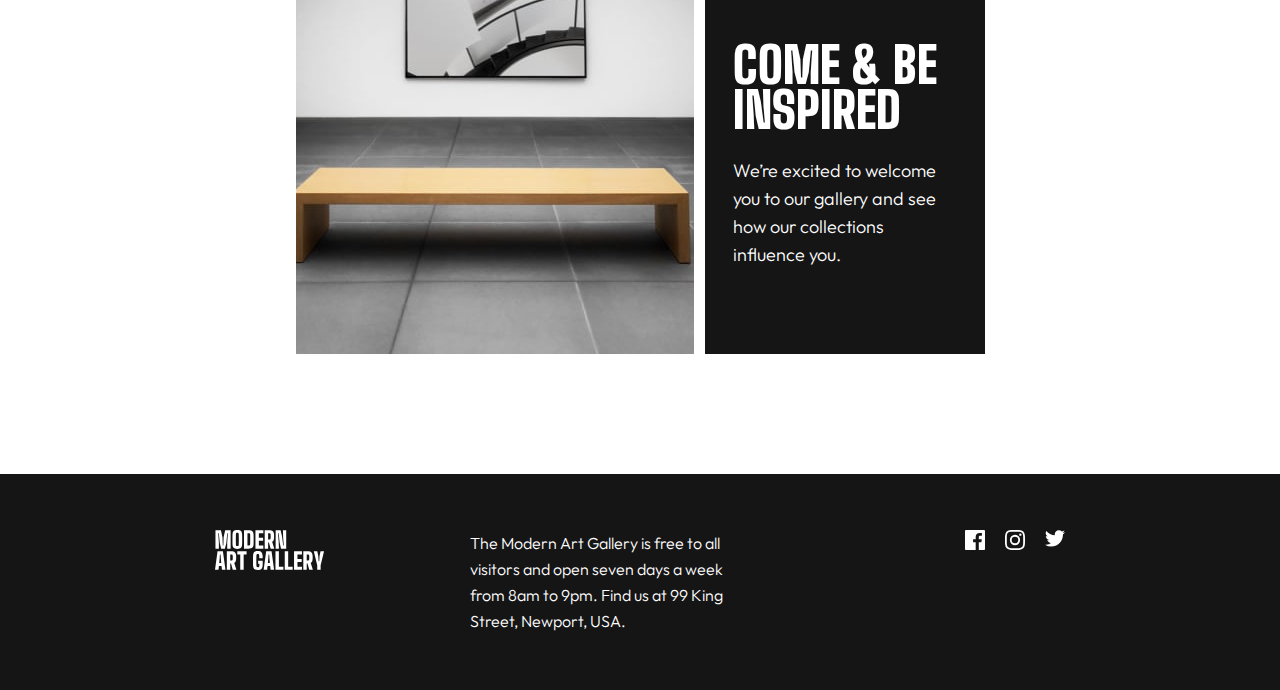
==== commit fc2097ea: "remove custom-attribute from h1 in index.html" ====
--- a/index.html
+++ b/index.html
@@ -21,7 +21,7 @@
         </picture>
       </div>
       <div class="content">
-        <h1 custom-attribute="Modern Art Gallery">
+        <h1>
           Modern <br />
           Art Gallery
         </h1>
--- a/styles.css
+++ b/styles.css
@@ -52,6 +52,7 @@
   border: none;
   background-color: transparent;
   height: 7.2rem;
+  width: fit-content;
   overflow: hidden;
   text-decoration: none;
 }
@@ -188,7 +189,6 @@
 @media (min-width: 768px) {
   .container {
     max-width: 850px;
-    padding: 0 4rem;
   }
 
   header {
@@ -212,10 +212,15 @@
     margin: 4.8rem 0;
   }
 
+  main {
+    padding: 0 4rem;
+  }
+
   main .grid-1 {
     grid-template-columns: 22.3rem 39.8rem;
     grid-template-rows: 40rem;
     gap: 6.8rem;
+    justify-content: center;
   }
 
   main .grid-1 .grid-item.item-1 {
@@ -238,6 +243,7 @@
     grid-template-rows: 31.3rem 39.6rem;
     gap: 1.1rem;
     margin-top: 1.1rem;
+    justify-content: center;
   }
 
   main .grid-2 .grid-item.item-3 {
@@ -253,6 +259,7 @@
   footer .container {
     display: flex;
     align-items: flex-start;
+    justify-content: space-between;
   }
 
   footer p {
@@ -264,7 +271,6 @@
 @media (min-width: 1440px) {
   .container {
     max-width: 1440px;
-    padding: 0 16.4rem;
   }
 
   .btn:hover,
@@ -381,7 +387,7 @@
   }
 
   footer {
-    padding: 8rem 0;
+    padding: 8rem 16.5rem;
   }
 
   footer p {
